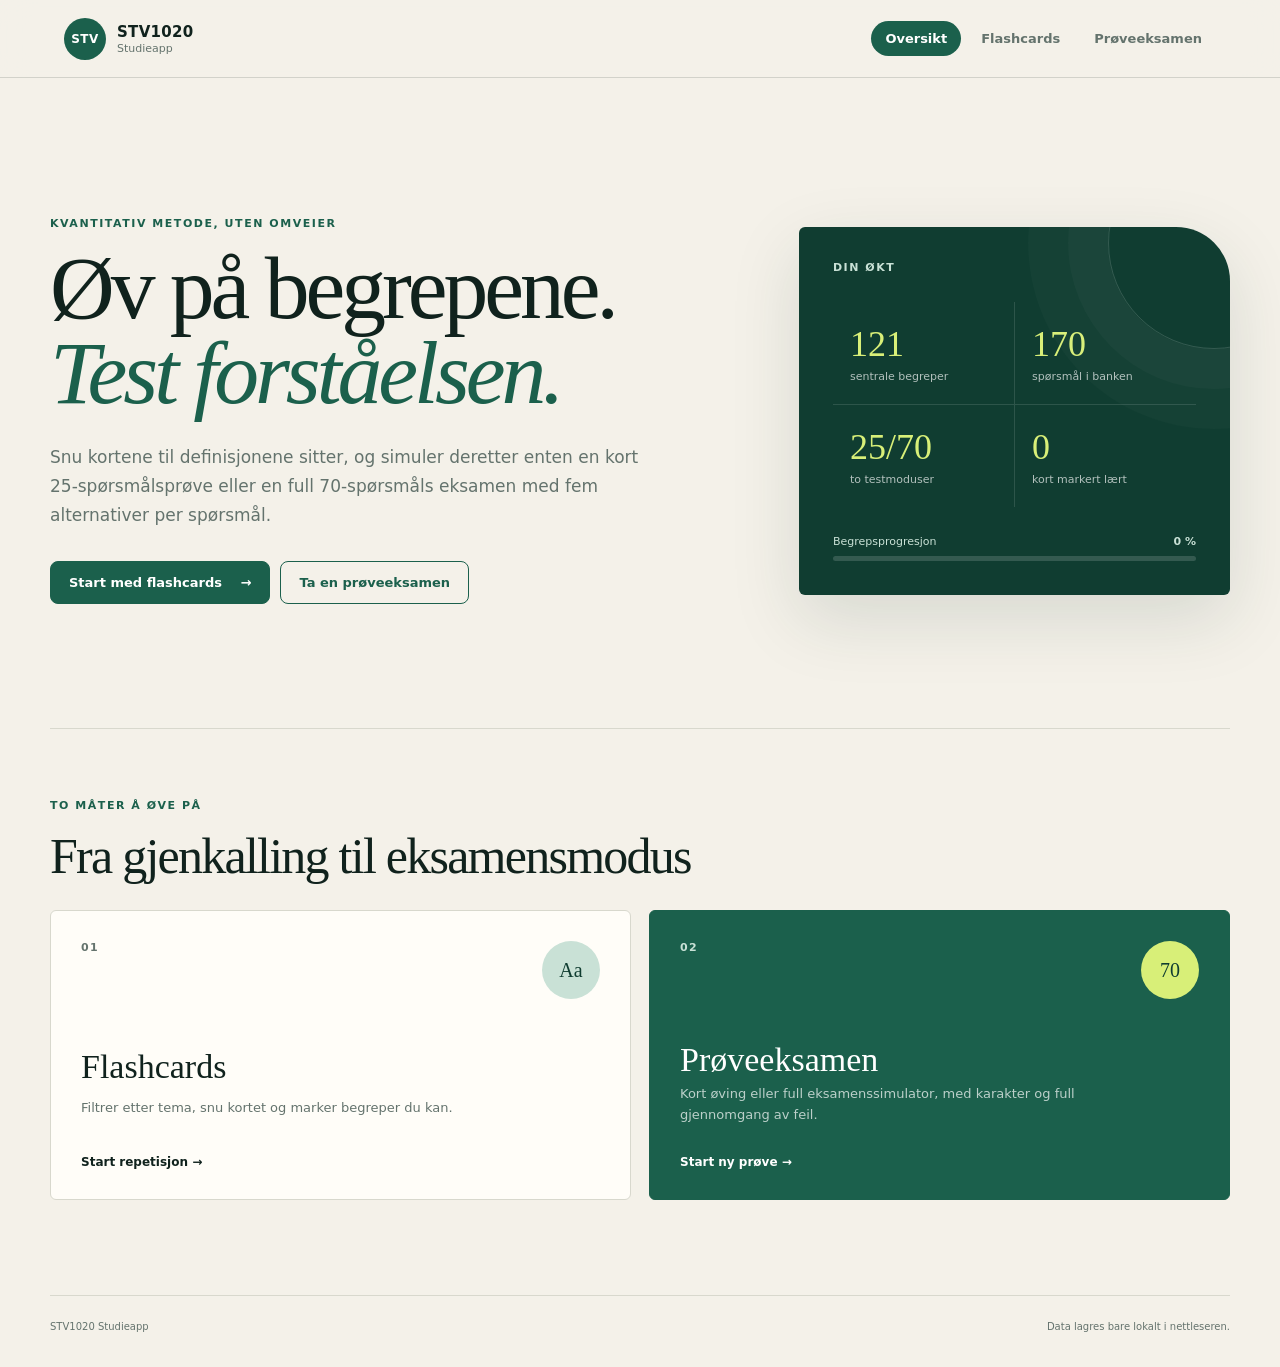
==== flashcards/index.html @ 207648f8 "Prepare static site for GitHub Pages" ====
<!doctype html>
<html lang="no">
<head>
  <meta charset="UTF-8">
  <meta name="viewport" content="width=device-width, initial-scale=1.0">
  <meta name="description" content="Flashcards og prøveeksamen for STV1020 ved UiO">
  <title>STV1020 Studieapp</title>
  <link rel="stylesheet" href="styles.css?v=flip-fix-2">
</head>
<body>
  <header class="site-header">
    <a class="brand" href="#" aria-label="STV1020 Studieapp">
      <span class="brand-mark">STV</span>
      <span><strong>STV1020</strong><small>Studieapp</small></span>
    </a>
    <nav aria-label="Hovednavigasjon">
      <button class="nav-button active" data-view="home">Oversikt</button>
      <button class="nav-button" data-view="cards">Flashcards</button>
      <button class="nav-button" data-view="exam">Prøveeksamen</button>
    </nav>
  </header>

  <main>
    <section id="home-view" class="view active">
      <div class="hero">
        <div class="hero-copy">
          <p class="eyebrow">Kvantitativ metode, uten omveier</p>
          <h1>Øv på begrepene.<br><span>Test forståelsen.</span></h1>
          <p class="hero-lead">Snu kortene til definisjonene sitter, og simuler deretter enten en kort 25-spørsmålsprøve eller en full 70-spørsmåls eksamen med fem alternativer per spørsmål.</p>
          <div class="hero-actions">
            <button class="primary-button" data-go="cards">Start med flashcards <span>→</span></button>
            <button class="secondary-button" data-go="exam">Ta en prøveeksamen</button>
          </div>
        </div>
        <aside class="hero-panel" aria-label="Studieoversikt">
          <p class="panel-label">Din økt</p>
          <div class="stat-grid">
            <div><strong id="home-card-count">0</strong><span>sentrale begreper</span></div>
            <div><strong class="question-bank-count">0</strong><span>spørsmål i banken</span></div>
            <div><strong>25/70</strong><span>to testmoduser</span></div>
            <div><strong id="home-learned-count">0</strong><span>kort markert lært</span></div>
          </div>
          <div class="mini-progress">
            <div><span>Begrepsprogresjon</span><strong id="home-progress-label">0 %</strong></div>
            <div class="progress-track"><span id="home-progress-bar"></span></div>
          </div>
        </aside>
      </div>

      <section class="section-block">
        <div class="section-heading">
          <div><p class="eyebrow">To måter å øve på</p><h2>Fra gjenkalling til eksamensmodus</h2></div>
        </div>
        <div class="mode-grid">
          <button class="mode-card" data-go="cards">
            <span class="mode-number">01</span>
            <span class="mode-icon">Aa</span>
            <strong>Flashcards</strong>
            <span>Filtrer etter tema, snu kortet og marker begreper du kan.</span>
            <em>Start repetisjon →</em>
          </button>
          <button class="mode-card dark" data-go="exam">
            <span class="mode-number">02</span>
            <span class="mode-icon">70</span>
            <strong>Prøveeksamen</strong>
            <span>Kort øving eller full eksamenssimulator, med karakter og full gjennomgang av feil.</span>
            <em>Start ny prøve →</em>
          </button>
        </div>
      </section>
    </section>

    <section id="cards-view" class="view">
      <div class="page-intro">
        <div><p class="eyebrow">Aktiv gjenkalling</p><h1>Flashcards</h1><p>Klikk på kortet eller trykk mellomrom for å se definisjonen.</p></div>
        <div class="compact-stat"><strong id="learned-count">0</strong><span>av <b id="total-card-count">0</b> lært</span></div>
      </div>
      <div class="toolbar">
        <label>Velg tema<select id="topic-filter"></select></label>
        <button id="shuffle-cards" class="tool-button">Bland kortene</button>
        <button id="reset-cards" class="tool-button subtle">Nullstill lærte</button>
      </div>
      <div class="card-stage">
        <div class="flashcard" id="flashcard" tabindex="0" role="button" aria-label="Snu flashcard">
          <div class="flashcard-inner">
            <article class="card-face card-front">
              <div class="card-topline"><span id="card-topic">Tema</span><span id="card-position">1 / 1</span></div>
              <div class="card-content"><p>Begrep</p><h2 id="card-term"></h2></div>
              <div class="card-hint">Klikk for definisjon <span>↻</span></div>
            </article>
            <article class="card-face card-back">
              <div class="card-topline"><span id="card-topic-back">Tema</span><span>Definisjon</span></div>
              <div class="card-content"><p id="card-term-back"></p><h3 id="card-definition"></h3></div>
              <div class="card-hint">Klikk for begrep <span>↻</span></div>
            </article>
          </div>
        </div>
        <div class="card-controls">
          <button id="prev-card" class="round-button" aria-label="Forrige kort">←</button>
          <button id="toggle-learned" class="learn-button">Marker som lært</button>
          <button id="next-card" class="round-button" aria-label="Neste kort">→</button>
        </div>
        <div class="keyboard-hint"><kbd>←</kbd><kbd>→</kbd> bytt kort · <kbd>mellomrom</kbd> snu kort</div>
      </div>
    </section>

    <section id="exam-view" class="view">
      <div id="exam-start" class="exam-start">
        <div class="exam-start-copy">
          <p class="eyebrow">Simulert multiple choice</p>
          <h1>Prøveeksamen</h1>
          <p>Velg en rask 25-spørsmålsøkt eller en full simulering på 70 spørsmål. Både spørsmål og alternativer blandes for hver prøve.</p>
          <ul>
            <li><strong>5</strong> alternativer</li>
            <li><strong class="question-bank-count">0</strong> spørsmål i banken</li>
            <li><strong>70</strong> spørsmål i full modus</li>
          </ul>
          <div class="exam-mode-grid">
            <button class="exam-mode-card" data-exam-mode="quick">
              <span>Kort prøve</span>
              <strong>25 spørsmål</strong>
              <em>Rask repetisjon</em>
            </button>
            <button class="exam-mode-card primary-mode" data-exam-mode="full">
              <span>Full eksamenssimulator</span>
              <strong>70 spørsmål</strong>
              <em>Nær faktisk eksamenslengde</em>
            </button>
          </div>
          <p class="exam-note">Karakteren er bare en øvingsindikator. Faktisk strykgrense settes etter eksamen.</p>
        </div>
        <div class="exam-visual">
          <span>STV1020</span>
          <strong>70</strong>
          <p>spørsmål<br>fem svarvalg</p>
        </div>
      </div>

      <div id="exam-session" class="exam-session hidden">
        <div class="exam-status">
          <div><span id="exam-topic">Tema</span><strong id="exam-progress-label">Velg testmodus</strong></div>
          <div class="progress-track"><span id="exam-progress-bar"></span></div>
          <span id="answered-label">0 besvart</span>
        </div>
        <article class="question-panel">
          <p class="question-number" id="question-number">Oppgave 1</p>
          <h2 id="question-text"></h2>
          <div id="answer-options" class="answer-options"></div>
        </article>
        <div class="exam-controls">
          <button id="exam-prev" class="secondary-button">← Forrige</button>
          <div id="question-dots" class="question-dots" aria-label="Naviger mellom spørsmål"></div>
          <button id="exam-next" class="primary-button">Neste <span>→</span></button>
          <button id="submit-exam" class="primary-button submit hidden">Lever prøve</button>
        </div>
      </div>

      <div id="exam-result" class="exam-result hidden">
        <div class="result-hero">
          <div class="grade-ring"><span>Karakter</span><strong id="result-grade">A</strong></div>
          <div><p class="eyebrow">Prøven er levert</p><h1 id="result-heading">Godt jobbet!</h1><p id="result-summary"></p><button id="restart-exam" class="primary-button">Ta samme modus på nytt <span>↻</span></button></div>
        </div>
        <div class="result-stats">
          <div><strong id="correct-count">0</strong><span>riktige svar</span></div>
          <div><strong id="wrong-count">0</strong><span>feil svar</span></div>
          <div><strong id="result-percent">0 %</strong><span>resultat</span></div>
        </div>
        <section class="review-section">
          <div class="section-heading"><div><p class="eyebrow">Gjennomgang</p><h2 id="review-heading">Spørsmål du bør se på</h2></div></div>
          <div id="review-list" class="review-list"></div>
        </section>
      </div>

      <section id="history-section" class="history-section">
        <div class="section-heading history-heading">
          <div><p class="eyebrow">Utvikling over tid</p><h2>Testhistorikk</h2><p id="history-intro">Resultatene dine lagres lokalt etter hver prøve.</p></div>
          <button id="clear-history" class="tool-button subtle hidden">Slett historikk</button>
        </div>
        <div id="history-empty" class="history-empty">
          <span>Ingen prøver lagret ennå</span>
          <strong>Den første leverte prøven blir startpunktet ditt.</strong>
        </div>
        <div id="history-content" class="history-content hidden">
          <div class="history-stats">
            <div><span>Siste resultat</span><strong id="history-latest">0 %</strong><em id="history-latest-grade">Karakter –</em></div>
            <div><span>Personlig rekord</span><strong id="history-best">0 %</strong><em id="history-best-grade">Karakter –</em></div>
            <div><span>Gjennomsnitt</span><strong id="history-average">0 %</strong><em id="history-test-count">0 prøver</em></div>
            <div id="history-trend-card"><span>Siden forrige prøve</span><strong id="history-trend">–</strong><em id="history-trend-label">Trenger minst to prøver</em></div>
          </div>
          <div class="trend-panel">
            <div class="trend-panel-heading">
              <div><span>Resultatutvikling</span><strong id="trend-message">Første resultat er registrert</strong></div>
              <div class="trend-legend"><span class="result-dot"></span>Resultat <span class="pass-dot"></span>Beståttgrense 40 %</div>
            </div>
            <div id="trend-chart" class="trend-chart" role="img" aria-label="Graf over tidligere prøveresultater"></div>
          </div>
          <div class="history-list-heading"><strong>Tidligere prøver</strong><span>Nyeste først</span></div>
          <div id="history-list" class="history-list"></div>
        </div>
      </section>
    </section>
  </main>

  <footer><span>STV1020 Studieapp</span><span>Data lagres bare lokalt i nettleseren.</span></footer>
  <script src="data.js"></script>
  <script src="app.js"></script>
</body>
</html>
---- flashcards/styles.css ----
:root {
  --ink: #10221d;
  --muted: #64736d;
  --paper: #f4f1e9;
  --card: #fffdf8;
  --line: #d8d8cd;
  --green: #1b604c;
  --green-dark: #103d31;
  --mint: #c9e1d6;
  --lime: #d8ef78;
  --gold: #e9bf5b;
  --red: #a84236;
  --shadow: 0 24px 70px rgba(24, 55, 45, .13);
}

* { box-sizing: border-box; }
html { scroll-behavior: smooth; }
body {
  margin: 0;
  background: var(--paper);
  color: var(--ink);
  font-family: Inter, ui-sans-serif, system-ui, -apple-system, BlinkMacSystemFont, "Segoe UI", sans-serif;
  min-height: 100vh;
}
button, select { font: inherit; }
button { cursor: pointer; }
.hidden { display: none !important; }

.site-header {
  height: 78px;
  padding: 0 clamp(20px, 5vw, 76px);
  display: flex;
  align-items: center;
  justify-content: space-between;
  border-bottom: 1px solid rgba(16, 34, 29, .15);
  background: rgba(244, 241, 233, .92);
  backdrop-filter: blur(16px);
  position: sticky;
  top: 0;
  z-index: 20;
}
.brand { color: var(--ink); text-decoration: none; display: flex; align-items: center; gap: 11px; }
.brand-mark { display: grid; place-items: center; width: 42px; height: 42px; border-radius: 50%; color: white; background: var(--green); font-size: 12px; font-weight: 900; letter-spacing: .04em; }
.brand strong, .brand small { display: block; }
.brand strong { font-size: 15px; letter-spacing: .02em; }
.brand small { color: var(--muted); font-size: 11px; margin-top: 1px; }
nav { display: flex; gap: 6px; }
.nav-button { border: 0; background: transparent; padding: 10px 14px; color: var(--muted); font-size: 13px; font-weight: 700; border-radius: 99px; }
.nav-button:hover, .nav-button.active { color: white; background: var(--green); }

main { width: min(1180px, calc(100% - 40px)); margin: 0 auto; }
.view { display: none; animation: enter .35s ease; }
.view.active { display: block; }
@keyframes enter { from { opacity: 0; transform: translateY(8px); } to { opacity: 1; transform: none; } }

.hero { min-height: 650px; display: grid; grid-template-columns: 1.2fr .8fr; gap: clamp(40px, 8vw, 110px); align-items: center; padding: 70px 0 55px; }
.hero-copy { max-width: 690px; }
.eyebrow { color: var(--green); font-size: 11px; font-weight: 900; text-transform: uppercase; letter-spacing: .14em; margin: 0 0 15px; }
h1, h2, h3, p { margin-top: 0; }
.hero h1, .page-intro h1, .exam-start h1, .result-hero h1 { font-family: Georgia, "Times New Roman", serif; letter-spacing: -.045em; }
.hero h1 { font-size: clamp(58px, 7vw, 92px); line-height: .95; margin-bottom: 28px; font-weight: 500; }
.hero h1 span { color: var(--green); font-style: italic; }
.hero-lead { color: var(--muted); font-size: 17px; line-height: 1.7; max-width: 610px; }
.hero-actions { display: flex; gap: 10px; margin-top: 32px; flex-wrap: wrap; }
.primary-button, .secondary-button, .tool-button, .learn-button {
  border: 1px solid var(--green);
  border-radius: 8px;
  padding: 13px 18px;
  font-weight: 800;
  font-size: 13px;
  transition: .2s ease;
}
.primary-button { background: var(--green); color: white; }
.primary-button:hover { background: var(--green-dark); transform: translateY(-1px); }
.primary-button span { margin-left: 14px; }
.secondary-button, .tool-button { background: transparent; color: var(--green); }
.secondary-button:hover, .tool-button:hover { background: var(--mint); }
.tool-button.subtle { border-color: var(--line); color: var(--muted); }

.hero-panel { color: white; background: var(--green-dark); border-radius: 6px 54px 6px 6px; padding: 34px; box-shadow: var(--shadow); position: relative; overflow: hidden; }
.hero-panel::after { content: ""; position: absolute; width: 210px; height: 210px; border: 1px solid rgba(255,255,255,.15); border-radius: 50%; right: -90px; top: -90px; box-shadow: 0 0 0 40px rgba(255,255,255,.025), 0 0 0 80px rgba(255,255,255,.02); }
.panel-label { font-size: 11px; text-transform: uppercase; letter-spacing: .14em; color: var(--mint); font-weight: 900; }
.stat-grid { display: grid; grid-template-columns: 1fr 1fr; gap: 1px; background: rgba(255,255,255,.12); margin: 28px 0; }
.stat-grid div { background: var(--green-dark); padding: 21px 17px; }
.stat-grid strong, .stat-grid span { display: block; }
.stat-grid strong { font-family: Georgia, serif; font-size: 36px; font-weight: 500; color: var(--lime); }
.stat-grid span { color: rgba(255,255,255,.68); font-size: 11px; margin-top: 5px; }
.mini-progress > div:first-child { display: flex; justify-content: space-between; font-size: 11px; color: var(--mint); margin-bottom: 8px; }
.progress-track { height: 5px; background: rgba(16,61,49,.15); border-radius: 99px; overflow: hidden; }
.hero-panel .progress-track { background: rgba(255,255,255,.15); }
.progress-track span { display: block; height: 100%; width: 0; background: var(--lime); border-radius: inherit; transition: width .3s ease; }

.section-block { padding: 70px 0 95px; border-top: 1px solid var(--line); }
.section-heading { display: flex; align-items: end; justify-content: space-between; margin-bottom: 25px; }
.section-heading h2 { font-family: Georgia, serif; font-size: clamp(34px, 4vw, 50px); font-weight: 500; letter-spacing: -.035em; margin-bottom: 0; }
.mode-grid { display: grid; grid-template-columns: 1fr 1fr; gap: 18px; }
.mode-card { text-align: left; min-height: 290px; padding: 30px; border: 1px solid var(--line); color: var(--ink); background: var(--card); border-radius: 6px; display: grid; grid-template-columns: 1fr auto; align-content: space-between; transition: .25s ease; box-shadow: none; }
.mode-card:hover { transform: translateY(-4px); box-shadow: var(--shadow); }
.mode-card.dark { background: var(--green); color: white; border-color: var(--green); }
.mode-number { font-size: 11px; color: var(--muted); font-weight: 900; letter-spacing: .12em; }
.dark .mode-number { color: var(--mint); }
.mode-icon { width: 58px; height: 58px; border-radius: 50%; background: var(--mint); color: var(--green-dark); display: grid; place-items: center; font-family: Georgia, serif; font-size: 20px; }
.dark .mode-icon { background: var(--lime); }
.mode-card strong, .mode-card > span:nth-of-type(3), .mode-card em { grid-column: 1 / -1; }
.mode-card strong { font-family: Georgia, serif; font-size: 34px; font-weight: 500; margin-top: 38px; }
.mode-card > span:nth-of-type(3) { max-width: 430px; color: var(--muted); font-size: 13px; line-height: 1.6; }
.mode-card.dark > span:nth-of-type(3) { color: rgba(255,255,255,.7); }
.mode-card em { font-style: normal; font-size: 12px; font-weight: 900; margin-top: 25px; }

.page-intro { padding: 65px 0 30px; display: flex; align-items: end; justify-content: space-between; border-bottom: 1px solid var(--line); }
.page-intro h1 { font-size: clamp(54px, 7vw, 84px); line-height: 1; font-weight: 500; margin-bottom: 12px; }
.page-intro p:last-child { color: var(--muted); margin-bottom: 0; }
.compact-stat { text-align: right; padding-bottom: 8px; }
.compact-stat strong { display: block; font-family: Georgia, serif; color: var(--green); font-size: 40px; font-weight: 500; }
.compact-stat span { color: var(--muted); font-size: 12px; }
.toolbar { display: flex; gap: 10px; align-items: end; padding: 25px 0; }
.toolbar label { color: var(--muted); font-size: 10px; font-weight: 900; text-transform: uppercase; letter-spacing: .12em; display: grid; gap: 6px; margin-right: auto; }
select { min-width: 260px; border: 1px solid var(--line); border-radius: 8px; background: var(--card); color: var(--ink); padding: 11px 35px 11px 12px; }

.card-stage { padding: 28px 0 85px; }
.flashcard { width: min(780px, 100%); height: 430px; margin: 0 auto; perspective: 1400px; outline: none; }
.flashcard-inner { position: relative; width: 100%; height: 100%; transform-style: preserve-3d; transition: transform .55s cubic-bezier(.2,.75,.25,1); }
.flashcard.flipped .flashcard-inner { transform: rotateY(180deg); }
.card-face { position: absolute; inset: 0; backface-visibility: hidden; -webkit-backface-visibility: hidden; border-radius: 8px 60px 8px 8px; padding: 30px 36px; display: flex; flex-direction: column; justify-content: space-between; box-shadow: var(--shadow); overflow: hidden; }
.card-face::after { content: ""; width: 260px; height: 260px; border: 1px solid rgba(27,96,76,.12); border-radius: 50%; position: absolute; right: -100px; bottom: -120px; box-shadow: 0 0 0 45px rgba(27,96,76,.025), 0 0 0 90px rgba(27,96,76,.02); }
.card-front { background: var(--card); border: 1px solid var(--line); transform: rotateY(0deg); }
.card-back { background: var(--green-dark); color: white; transform: rotateY(180deg); }
.card-back::after { display: none; }
.card-back .card-content { position: relative; z-index: 2; }
.flashcard:not(.flipped) .card-back,
.flashcard:not(.flipped) .card-back * { opacity: 0 !important; visibility: hidden !important; }
.flashcard.flipped .card-front,
.flashcard.flipped .card-front * { opacity: 0 !important; visibility: hidden !important; }
.card-topline { display: flex; justify-content: space-between; color: var(--green); font-size: 10px; font-weight: 900; text-transform: uppercase; letter-spacing: .12em; z-index: 1; }
.card-back .card-topline { color: var(--mint); }
.card-content { z-index: 1; max-width: 640px; }
.card-content p { font-size: 11px; color: var(--muted); text-transform: uppercase; font-weight: 900; letter-spacing: .12em; }
.card-content h2 { font-family: Georgia, serif; font-weight: 500; font-size: clamp(42px, 6vw, 68px); line-height: 1.05; letter-spacing: -.04em; margin: 0; }
.card-content h3 { font-family: Georgia, serif; font-weight: 500; font-size: clamp(25px, 3.5vw, 37px); line-height: 1.25; letter-spacing: -.025em; margin: 0; }
.card-back .card-content p { color: var(--lime); }
.card-hint { color: var(--muted); font-size: 11px; z-index: 1; }
.card-hint span { float: right; font-size: 20px; }
.card-back .card-hint { color: var(--mint); }
.card-controls { width: min(780px, 100%); margin: 22px auto 0; display: flex; align-items: center; justify-content: center; gap: 12px; }
.round-button { width: 48px; height: 48px; border: 1px solid var(--line); border-radius: 50%; background: var(--card); color: var(--green); font-size: 18px; }
.round-button:hover { background: var(--mint); }
.learn-button { min-width: 170px; color: var(--green); background: transparent; }
.learn-button.learned { background: var(--green); color: white; }
.keyboard-hint { text-align: center; color: var(--muted); font-size: 10px; margin-top: 18px; }
kbd { background: var(--card); border: 1px solid var(--line); padding: 2px 6px; border-radius: 4px; margin: 0 2px; }

.exam-start { min-height: calc(100vh - 130px); display: grid; grid-template-columns: 1fr .72fr; gap: 70px; align-items: center; padding: 70px 0; }
.exam-start-copy { max-width: 620px; }
.exam-start h1 { font-size: clamp(58px, 7vw, 88px); line-height: 1; font-weight: 500; margin-bottom: 22px; }
.exam-start-copy > p:nth-of-type(2) { color: var(--muted); font-size: 16px; line-height: 1.7; }
.exam-start ul { list-style: none; padding: 0; display: flex; gap: 12px; margin: 30px 0; }
.exam-start li { min-width: 120px; border-top: 1px solid var(--line); padding-top: 10px; color: var(--muted); font-size: 11px; }
.exam-start li strong { display: block; color: var(--green); font-family: Georgia, serif; font-size: 26px; font-weight: 500; }
.exam-mode-grid { display: grid; grid-template-columns: 1fr 1.1fr; gap: 10px; margin-top: 28px; }
.exam-mode-card { text-align: left; border: 1px solid var(--line); background: var(--card); color: var(--ink); border-radius: 8px; padding: 18px; transition: .2s ease; }
.exam-mode-card:hover { transform: translateY(-2px); box-shadow: var(--shadow); }
.exam-mode-card span, .exam-mode-card strong, .exam-mode-card em { display: block; }
.exam-mode-card span { color: var(--green); font-size: 9px; font-weight: 900; text-transform: uppercase; letter-spacing: .1em; }
.exam-mode-card strong { font-family: Georgia, serif; font-size: 28px; font-weight: 500; margin: 7px 0 3px; }
.exam-mode-card em { color: var(--muted); font-size: 11px; font-style: normal; }
.exam-mode-card.primary-mode { background: var(--green); color: white; border-color: var(--green); }
.exam-mode-card.primary-mode span, .exam-mode-card.primary-mode em { color: var(--mint); }
.exam-note { color: var(--muted); font-size: 11px; line-height: 1.55; margin: 14px 0 0; }
.exam-visual { aspect-ratio: 1; background: var(--green-dark); border-radius: 50% 50% 8px 50%; color: white; display: grid; place-content: center; text-align: center; box-shadow: var(--shadow); position: relative; }
.exam-visual span { color: var(--lime); font-size: 11px; letter-spacing: .15em; font-weight: 900; }
.exam-visual strong { font-family: Georgia, serif; font-size: clamp(100px, 14vw, 160px); font-weight: 500; line-height: .9; }
.exam-visual p { color: var(--mint); font-size: 12px; text-transform: uppercase; letter-spacing: .1em; line-height: 1.5; }

.exam-session { padding: 45px 0 80px; }
.exam-status { display: grid; grid-template-columns: auto 1fr auto; align-items: end; gap: 20px; margin-bottom: 24px; }
.exam-status > div:first-child span, .exam-status > div:first-child strong { display: block; }
.exam-status > div:first-child span { color: var(--green); font-size: 10px; font-weight: 900; letter-spacing: .1em; text-transform: uppercase; margin-bottom: 4px; }
.exam-status > div:first-child strong, #answered-label { font-size: 11px; color: var(--muted); }
.question-panel { background: var(--card); border: 1px solid var(--line); padding: clamp(25px, 5vw, 58px); border-radius: 8px 55px 8px 8px; box-shadow: var(--shadow); min-height: 510px; }
.question-number { color: var(--green); font-size: 10px; font-weight: 900; text-transform: uppercase; letter-spacing: .12em; }
.question-panel h2 { font-family: Georgia, serif; font-size: clamp(25px, 3vw, 36px); font-weight: 500; letter-spacing: -.025em; line-height: 1.25; max-width: 850px; margin-bottom: 30px; }
.answer-options { display: grid; gap: 9px; }
.answer-option { display: flex; align-items: flex-start; gap: 13px; padding: 14px 16px; border: 1px solid var(--line); border-radius: 7px; background: transparent; color: var(--ink); text-align: left; font-size: 13px; line-height: 1.5; transition: .15s ease; }
.answer-option:hover { border-color: var(--green); background: rgba(201,225,214,.25); }
.answer-option.selected { color: white; border-color: var(--green); background: var(--green); }
.option-letter { flex: 0 0 auto; display: grid; place-items: center; width: 24px; height: 24px; border-radius: 50%; border: 1px solid currentColor; font-size: 10px; font-weight: 900; }
.exam-controls { display: grid; grid-template-columns: auto 1fr auto; gap: 16px; align-items: center; margin-top: 22px; }
.question-dots { display: flex; justify-content: center; flex-wrap: wrap; gap: 5px; }
.question-dot { width: 8px; height: 8px; border: 0; padding: 0; border-radius: 50%; background: var(--line); }
.question-dot.answered { background: var(--mint); }
.question-dot.current { background: var(--green); transform: scale(1.4); }
.submit { background: var(--gold); border-color: var(--gold); color: var(--ink); }

.exam-result { padding: 55px 0 90px; }
.result-hero { display: grid; grid-template-columns: auto 1fr; gap: 40px; align-items: center; padding-bottom: 38px; }
.grade-ring { width: 190px; height: 190px; border-radius: 50%; background: var(--green); color: white; display: grid; place-content: center; text-align: center; box-shadow: inset 0 0 0 12px var(--mint), var(--shadow); }
.grade-ring span { font-size: 9px; letter-spacing: .12em; text-transform: uppercase; color: var(--mint); font-weight: 900; }
.grade-ring strong { font-family: Georgia, serif; font-size: 88px; font-weight: 500; line-height: .9; color: var(--lime); }
.result-hero h1 { font-size: clamp(45px, 6vw, 72px); font-weight: 500; margin-bottom: 8px; }
.result-hero p:not(.eyebrow) { color: var(--muted); }
.result-stats { display: grid; grid-template-columns: repeat(3, 1fr); border-block: 1px solid var(--line); margin-bottom: 65px; }
.result-stats div { padding: 22px 10px; text-align: center; border-right: 1px solid var(--line); }
.result-stats div:last-child { border: 0; }
.result-stats strong, .result-stats span { display: block; }
.result-stats strong { font-family: Georgia, serif; font-size: 36px; color: var(--green); font-weight: 500; }
.result-stats span { color: var(--muted); font-size: 10px; text-transform: uppercase; letter-spacing: .1em; font-weight: 800; }
.review-list { display: grid; gap: 13px; }
.review-card { background: var(--card); border: 1px solid var(--line); border-left: 5px solid var(--red); border-radius: 6px; padding: 20px 22px; }
.review-card.correct-review { border-left-color: var(--green); }
.review-meta { color: var(--muted); font-size: 9px; font-weight: 900; letter-spacing: .1em; text-transform: uppercase; }
.review-card h3 { font-family: Georgia, serif; font-size: 21px; font-weight: 500; margin: 8px 0 13px; }
.review-answer { display: grid; grid-template-columns: 135px 1fr; gap: 7px; font-size: 12px; line-height: 1.5; }
.review-answer span { color: var(--muted); font-weight: 700; }
.review-explanation { margin: 14px 0 0; padding-top: 13px; border-top: 1px solid var(--line); color: var(--muted); font-size: 12px; line-height: 1.6; }

.history-section { padding: 75px 0 90px; border-top: 1px solid var(--line); }
.history-heading p:last-child { color: var(--muted); margin: 10px 0 0; font-size: 13px; }
.history-empty { min-height: 180px; display: grid; place-content: center; text-align: center; border: 1px dashed var(--line); border-radius: 8px; background: rgba(255,253,248,.45); }
.history-empty span { color: var(--green); font-size: 10px; font-weight: 900; text-transform: uppercase; letter-spacing: .12em; }
.history-empty strong { font-family: Georgia, serif; font-size: 25px; font-weight: 500; margin-top: 9px; }
.history-stats { display: grid; grid-template-columns: repeat(4, 1fr); gap: 1px; background: var(--line); border: 1px solid var(--line); border-radius: 8px; overflow: hidden; margin-bottom: 18px; }
.history-stats div { background: var(--card); padding: 20px; }
.history-stats span, .history-stats strong, .history-stats em { display: block; }
.history-stats span { color: var(--muted); font-size: 9px; font-weight: 900; text-transform: uppercase; letter-spacing: .1em; }
.history-stats strong { color: var(--green); font-family: Georgia, serif; font-size: 34px; font-weight: 500; margin: 7px 0 2px; }
.history-stats em { color: var(--muted); font-size: 10px; font-style: normal; }
#history-trend-card[data-direction="up"] strong, .history-change.up { color: var(--green); }
#history-trend-card[data-direction="down"] strong, .history-change.down { color: var(--red); }
.trend-panel { background: var(--green-dark); color: white; border-radius: 8px 45px 8px 8px; padding: 24px 26px 16px; box-shadow: var(--shadow); }
.trend-panel-heading { display: flex; justify-content: space-between; gap: 20px; align-items: start; margin-bottom: 12px; }
.trend-panel-heading span, .trend-panel-heading strong { display: block; }
.trend-panel-heading > div:first-child span { color: var(--mint); font-size: 9px; font-weight: 900; text-transform: uppercase; letter-spacing: .12em; }
.trend-panel-heading > div:first-child strong { font-family: Georgia, serif; font-size: 22px; font-weight: 500; margin-top: 5px; }
.trend-legend { color: var(--mint); font-size: 9px; display: flex; gap: 6px; align-items: center; }
.result-dot, .pass-dot { width: 7px; height: 7px; border-radius: 50%; background: var(--lime); }
.pass-dot { background: var(--gold); margin-left: 8px; }
.trend-chart { width: 100%; overflow: hidden; }
.trend-chart svg { width: 100%; height: auto; max-height: 270px; display: block; }
.trend-chart text { fill: rgba(255,255,255,.5); font-size: 9px; font-family: Inter, sans-serif; }
.grid-line { stroke: rgba(255,255,255,.1); stroke-width: 1; }
.pass-line { stroke: var(--gold); stroke-width: 1; stroke-dasharray: 5 6; opacity: .75; }
.trend-area { fill: rgba(216,239,120,.08); }
.trend-line { fill: none; stroke: var(--lime); stroke-width: 3; stroke-linecap: round; stroke-linejoin: round; }
.trend-chart circle { fill: var(--lime); stroke: var(--green-dark); stroke-width: 3; }
.history-list-heading { display: flex; justify-content: space-between; align-items: center; padding: 34px 0 10px; border-bottom: 1px solid var(--line); }
.history-list-heading strong { font-family: Georgia, serif; font-size: 24px; font-weight: 500; }
.history-list-heading span { color: var(--muted); font-size: 10px; }
.history-list { display: grid; }
.history-row { display: grid; grid-template-columns: 48px 1fr 1fr auto; gap: 16px; align-items: center; padding: 15px 4px; border-bottom: 1px solid var(--line); }
.history-grade { width: 38px; height: 38px; display: grid; place-items: center; border-radius: 50%; color: white; background: var(--green); font-family: Georgia, serif; font-size: 20px; }
.history-grade.grade-f { background: var(--red); }
.history-result strong, .history-result span { display: block; }
.history-result strong { font-size: 14px; }
.history-result span, .history-row time { color: var(--muted); font-size: 10px; }
.history-change { min-width: 78px; text-align: right; color: var(--muted); font-size: 10px; font-weight: 900; }

footer { width: min(1180px, calc(100% - 40px)); margin: 0 auto; border-top: 1px solid var(--line); padding: 25px 0 35px; display: flex; justify-content: space-between; color: var(--muted); font-size: 10px; }

@media (max-width: 800px) {
  .site-header { height: auto; padding: 14px 20px; align-items: stretch; flex-direction: column; gap: 12px; }
  nav { display: grid; grid-template-columns: repeat(3, minmax(0, 1fr)); width: 100%; max-width: none; }
  .nav-button { white-space: normal; padding: 8px 3px; font-size: 9px; }
  main { width: min(100% - 28px, 1180px); }
  .hero, .exam-start { grid-template-columns: 1fr; min-height: auto; padding: 45px 0; gap: 38px; }
  .hero h1 { font-size: 56px; }
  .hero-panel { border-radius: 6px 35px 6px 6px; }
  .mode-grid { grid-template-columns: 1fr; }
  .page-intro { display: block; }
  .page-intro > div:first-child { min-width: 0; }
  .page-intro p { overflow-wrap: anywhere; }
  .compact-stat { display: none; }
  .toolbar { flex-wrap: wrap; }
  .toolbar label { width: 100%; margin: 0; }
  select { width: 100%; }
  .flashcard { height: 460px; }
  .card-face { padding: 24px; border-radius: 7px 38px 7px 7px; }
  .card-content h2 { font-size: 36px; overflow-wrap: anywhere; }
  .card-content h3 { font-size: 23px; overflow-wrap: anywhere; }
  .exam-start ul { flex-wrap: wrap; }
  .exam-mode-grid { grid-template-columns: 1fr; }
  .exam-visual { max-width: 390px; width: 90%; margin: auto; }
  .exam-status { grid-template-columns: 1fr auto; }
  .exam-status .progress-track { grid-column: 1 / -1; grid-row: 2; }
  .question-panel { min-height: 570px; padding: 24px; border-radius: 7px 35px 7px 7px; }
  .exam-controls { grid-template-columns: 1fr 1fr; }
  .question-dots { grid-column: 1 / -1; grid-row: 1; }
  .exam-controls button { width: 100%; }
  .result-hero { grid-template-columns: 1fr; text-align: center; }
  .grade-ring { margin: auto; }
  .review-answer { grid-template-columns: 1fr; }
  .history-heading { align-items: flex-start; gap: 16px; }
  .history-stats { grid-template-columns: 1fr 1fr; }
  .trend-panel { padding: 20px 14px 12px; border-radius: 7px 30px 7px 7px; }
  .trend-panel-heading { display: block; }
  .trend-legend { margin-top: 12px; }
  .history-row { grid-template-columns: 42px 1fr auto; gap: 10px; }
  .history-row time { grid-column: 2; }
  .history-change { grid-column: 3; grid-row: 1 / span 2; }
  footer { width: calc(100% - 28px); gap: 15px; }
}
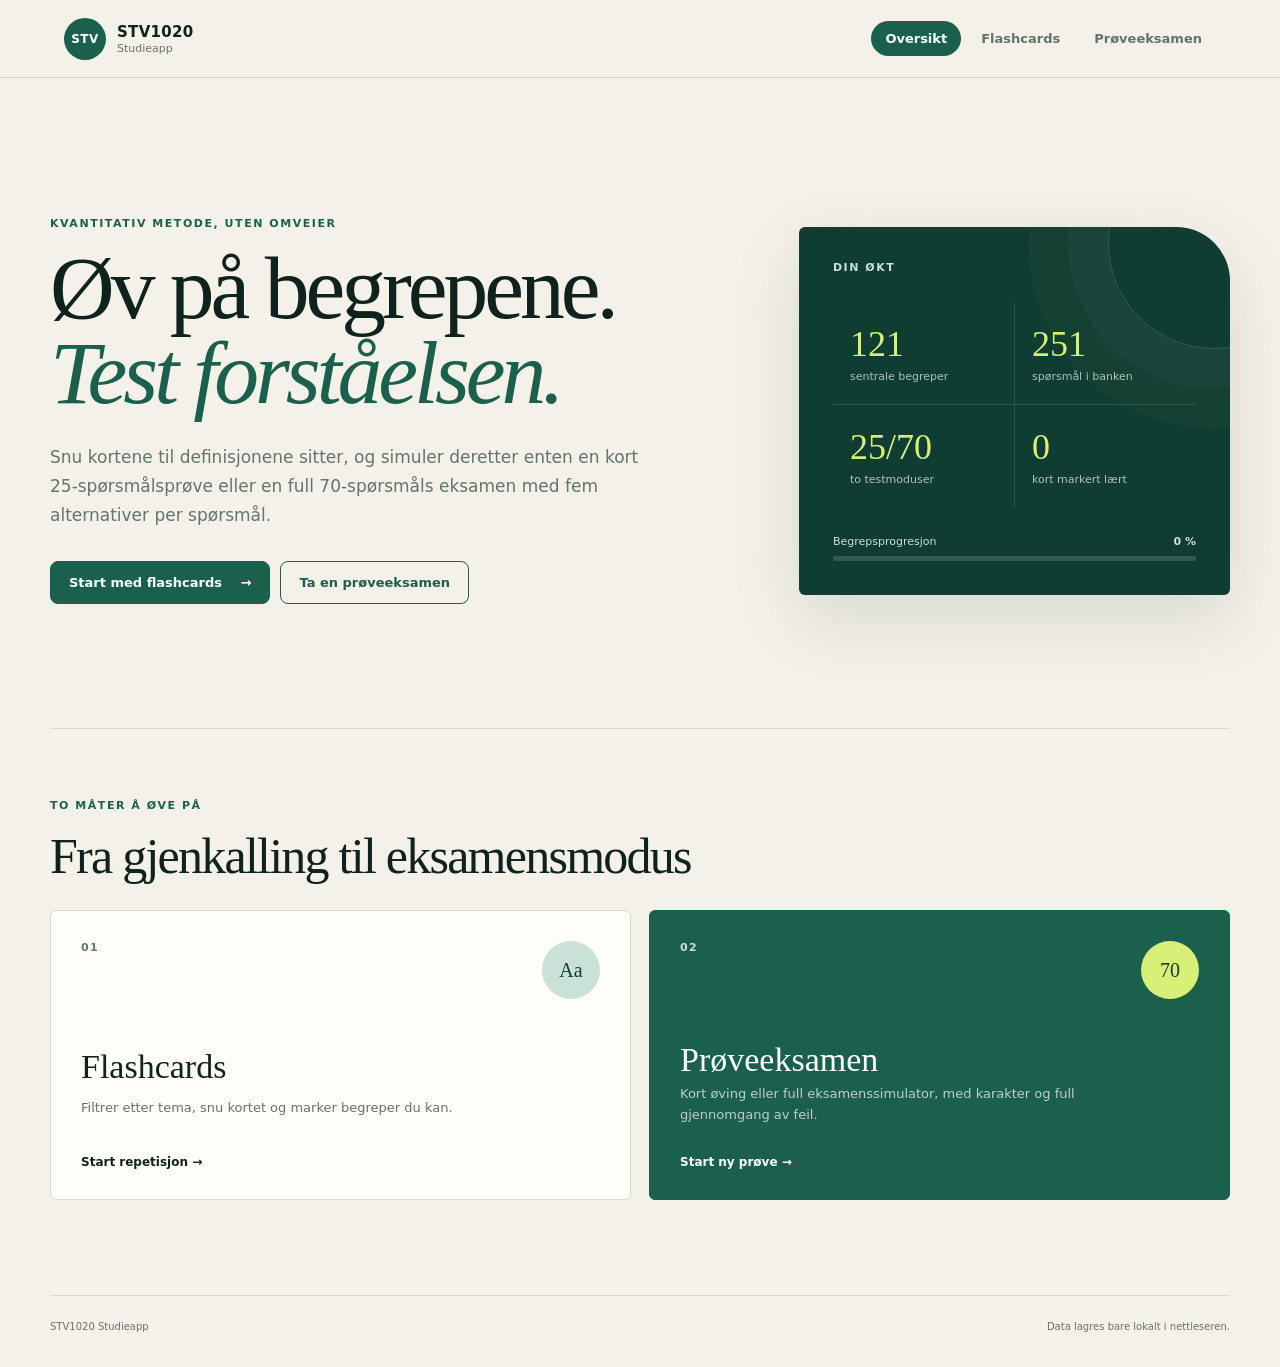
==== commit 26547827: "Add flagged flashcard review mode" ====
--- a/flashcards/index.html
+++ b/flashcards/index.html
@@ -77,6 +77,7 @@
       </div>
       <div class="toolbar">
         <label>Velg tema<select id="topic-filter"></select></label>
+        <button id="flag-filter" class="tool-button subtle" disabled>Vis flaggede (0)</button>
         <button id="shuffle-cards" class="tool-button">Bland kortene</button>
         <button id="reset-cards" class="tool-button subtle">Nullstill lærte</button>
       </div>
@@ -97,6 +98,7 @@
         </div>
         <div class="card-controls">
           <button id="prev-card" class="round-button" aria-label="Forrige kort">←</button>
+          <button id="toggle-flagged" class="flag-button" aria-pressed="false">Flagg for øving</button>
           <button id="toggle-learned" class="learn-button">Marker som lært</button>
           <button id="next-card" class="round-button" aria-label="Neste kort">→</button>
         </div>
--- a/flashcards/styles.css
+++ b/flashcards/styles.css
@@ -62,7 +62,7 @@
 .hero h1 span { color: var(--green); font-style: italic; }
 .hero-lead { color: var(--muted); font-size: 17px; line-height: 1.7; max-width: 610px; }
 .hero-actions { display: flex; gap: 10px; margin-top: 32px; flex-wrap: wrap; }
-.primary-button, .secondary-button, .tool-button, .learn-button {
+.primary-button, .secondary-button, .tool-button, .learn-button, .flag-button {
   border: 1px solid var(--green);
   border-radius: 8px;
   padding: 13px 18px;
@@ -76,6 +76,8 @@
 .secondary-button, .tool-button { background: transparent; color: var(--green); }
 .secondary-button:hover, .tool-button:hover { background: var(--mint); }
 .tool-button.subtle { border-color: var(--line); color: var(--muted); }
+.tool-button.active { background: var(--green); border-color: var(--green); color: white; }
+.tool-button:disabled { opacity: .45; cursor: not-allowed; }
 
 .hero-panel { color: white; background: var(--green-dark); border-radius: 6px 54px 6px 6px; padding: 34px; box-shadow: var(--shadow); position: relative; overflow: hidden; }
 .hero-panel::after { content: ""; position: absolute; width: 210px; height: 210px; border: 1px solid rgba(255,255,255,.15); border-radius: 50%; right: -90px; top: -90px; box-shadow: 0 0 0 40px rgba(255,255,255,.025), 0 0 0 80px rgba(255,255,255,.02); }
@@ -144,8 +146,10 @@
 .card-controls { width: min(780px, 100%); margin: 22px auto 0; display: flex; align-items: center; justify-content: center; gap: 12px; }
 .round-button { width: 48px; height: 48px; border: 1px solid var(--line); border-radius: 50%; background: var(--card); color: var(--green); font-size: 18px; }
 .round-button:hover { background: var(--mint); }
-.learn-button { min-width: 170px; color: var(--green); background: transparent; }
+.learn-button, .flag-button { min-width: 170px; color: var(--green); background: transparent; }
 .learn-button.learned { background: var(--green); color: white; }
+.flag-button.flagged { background: #fff3b0; border-color: rgba(103,83,0,.25); color: #675300; }
+.learn-button:disabled, .flag-button:disabled, .round-button:disabled { opacity: .45; cursor: not-allowed; }
 .keyboard-hint { text-align: center; color: var(--muted); font-size: 10px; margin-top: 18px; }
 kbd { background: var(--card); border: 1px solid var(--line); padding: 2px 6px; border-radius: 4px; margin: 0 2px; }
 
@@ -209,9 +213,14 @@
 .review-card.correct-review { border-left-color: var(--green); }
 .review-meta { color: var(--muted); font-size: 9px; font-weight: 900; letter-spacing: .1em; text-transform: uppercase; }
 .review-card h3 { font-family: Georgia, serif; font-size: 21px; font-weight: 500; margin: 8px 0 13px; }
-.review-answer { display: grid; grid-template-columns: 135px 1fr; gap: 7px; font-size: 12px; line-height: 1.5; }
-.review-answer span { color: var(--muted); font-weight: 700; }
-.review-explanation { margin: 14px 0 0; padding-top: 13px; border-top: 1px solid var(--line); color: var(--muted); font-size: 12px; line-height: 1.6; }
+.review-answer-stack { display: grid; gap: 10px; }
+.review-answer-box { padding: 13px 15px; border-radius: 7px; border: 1px solid var(--line); background: rgba(44,47,42,.04); font-size: 12px; line-height: 1.55; }
+.review-answer-box span { display: block; color: var(--muted); font-size: 9px; font-weight: 900; letter-spacing: .1em; text-transform: uppercase; margin-bottom: 5px; }
+.review-answer-box strong { display: block; color: var(--ink); font-size: 13px; margin-bottom: 5px; }
+.review-answer-box p { margin: 0; color: var(--muted); }
+.review-answer-box.correct-answer { background: rgba(23,80,61,.08); border-color: rgba(23,80,61,.25); }
+.review-answer-box.correct-answer span, .review-answer-box.correct-answer strong { color: var(--green); }
+.review-answer-box.selected-wrong { background: rgba(44,47,42,.045); border-color: rgba(44,47,42,.14); }
 
 .history-section { padding: 75px 0 90px; border-top: 1px solid var(--line); }
 .history-heading p:last-child { color: var(--muted); margin: 10px 0 0; font-size: 13px; }
@@ -276,6 +285,8 @@
   .card-face { padding: 24px; border-radius: 7px 38px 7px 7px; }
   .card-content h2 { font-size: 36px; overflow-wrap: anywhere; }
   .card-content h3 { font-size: 23px; overflow-wrap: anywhere; }
+  .card-controls { flex-wrap: wrap; }
+  .learn-button, .flag-button { flex: 1 1 160px; }
   .exam-start ul { flex-wrap: wrap; }
   .exam-mode-grid { grid-template-columns: 1fr; }
   .exam-visual { max-width: 390px; width: 90%; margin: auto; }
@@ -284,10 +295,10 @@
   .question-panel { min-height: 570px; padding: 24px; border-radius: 7px 35px 7px 7px; }
   .exam-controls { grid-template-columns: 1fr 1fr; }
   .question-dots { grid-column: 1 / -1; grid-row: 1; }
-  .exam-controls button { width: 100%; }
+  .exam-controls > button { width: 100%; }
+  .question-dot { flex: 0 0 8px; width: 8px; height: 8px; }
   .result-hero { grid-template-columns: 1fr; text-align: center; }
   .grade-ring { margin: auto; }
-  .review-answer { grid-template-columns: 1fr; }
   .history-heading { align-items: flex-start; gap: 16px; }
   .history-stats { grid-template-columns: 1fr 1fr; }
   .trend-panel { padding: 20px 14px 12px; border-radius: 7px 30px 7px 7px; }
